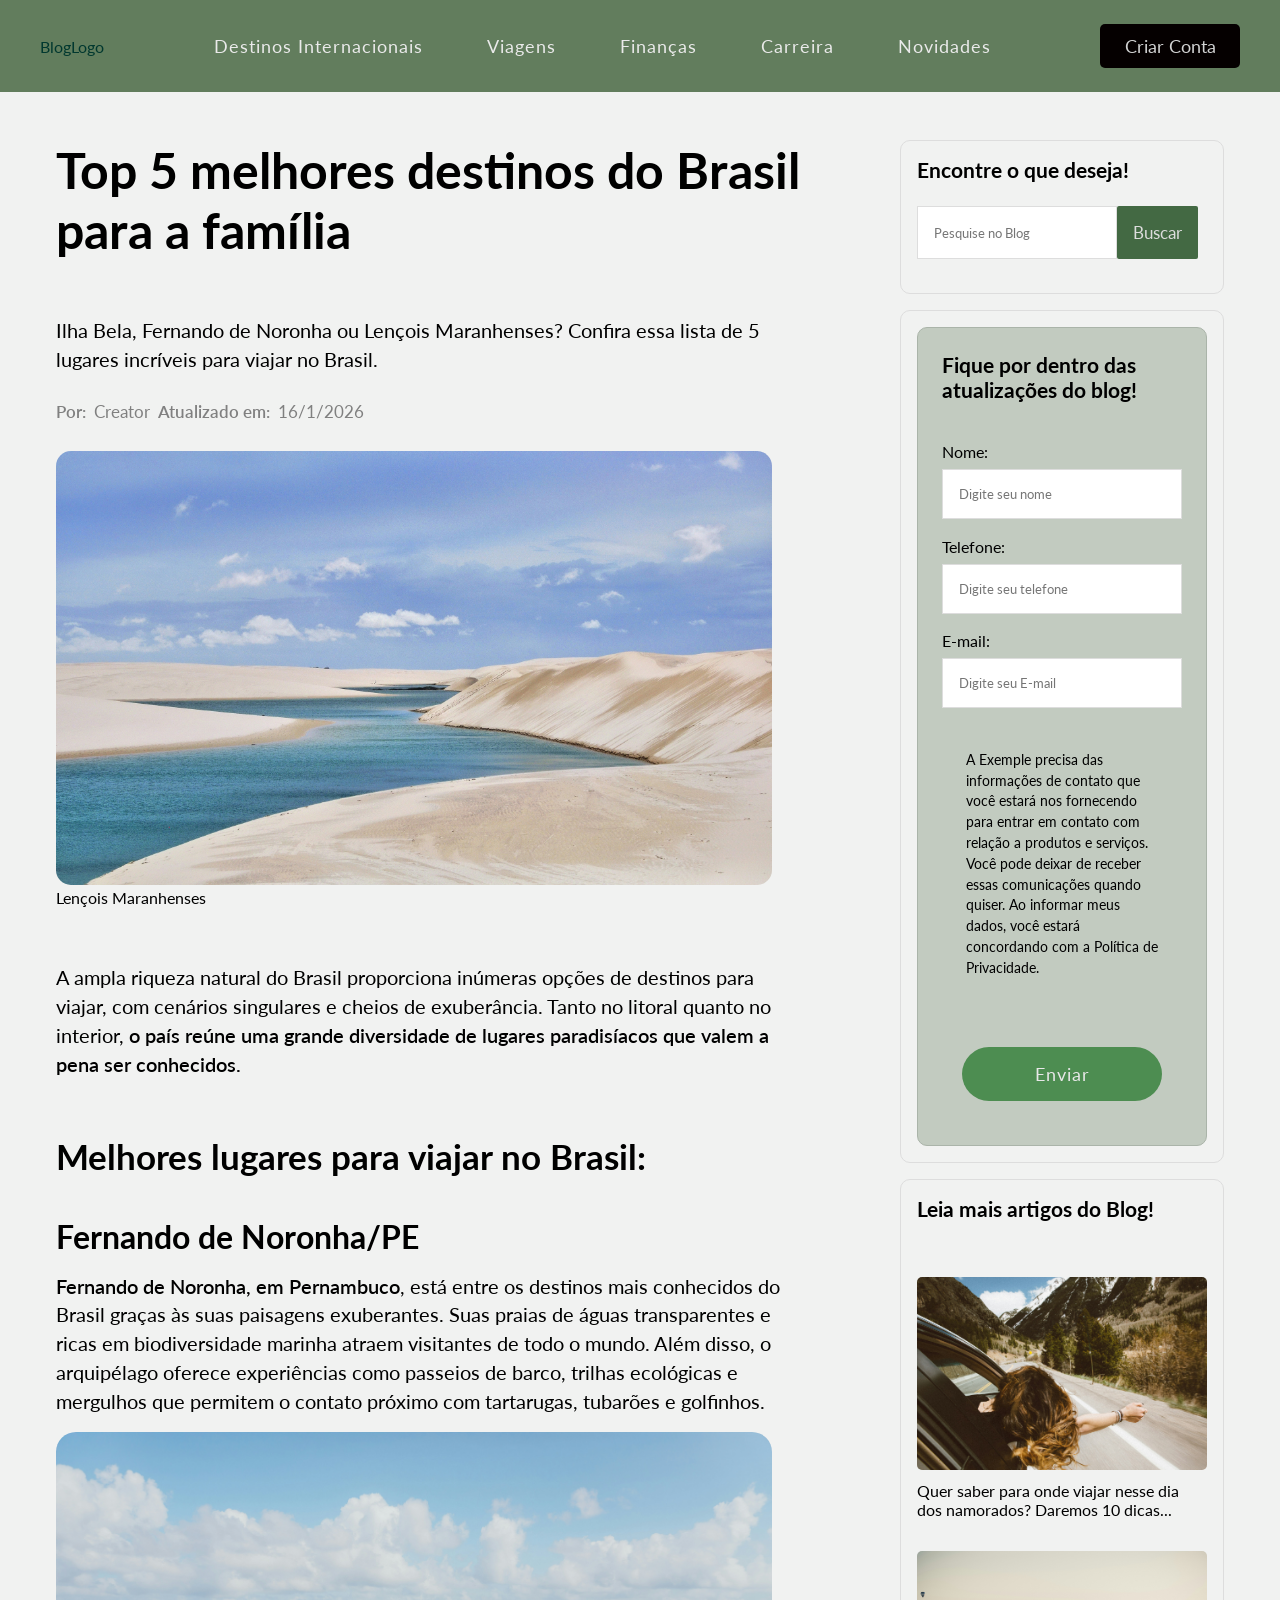
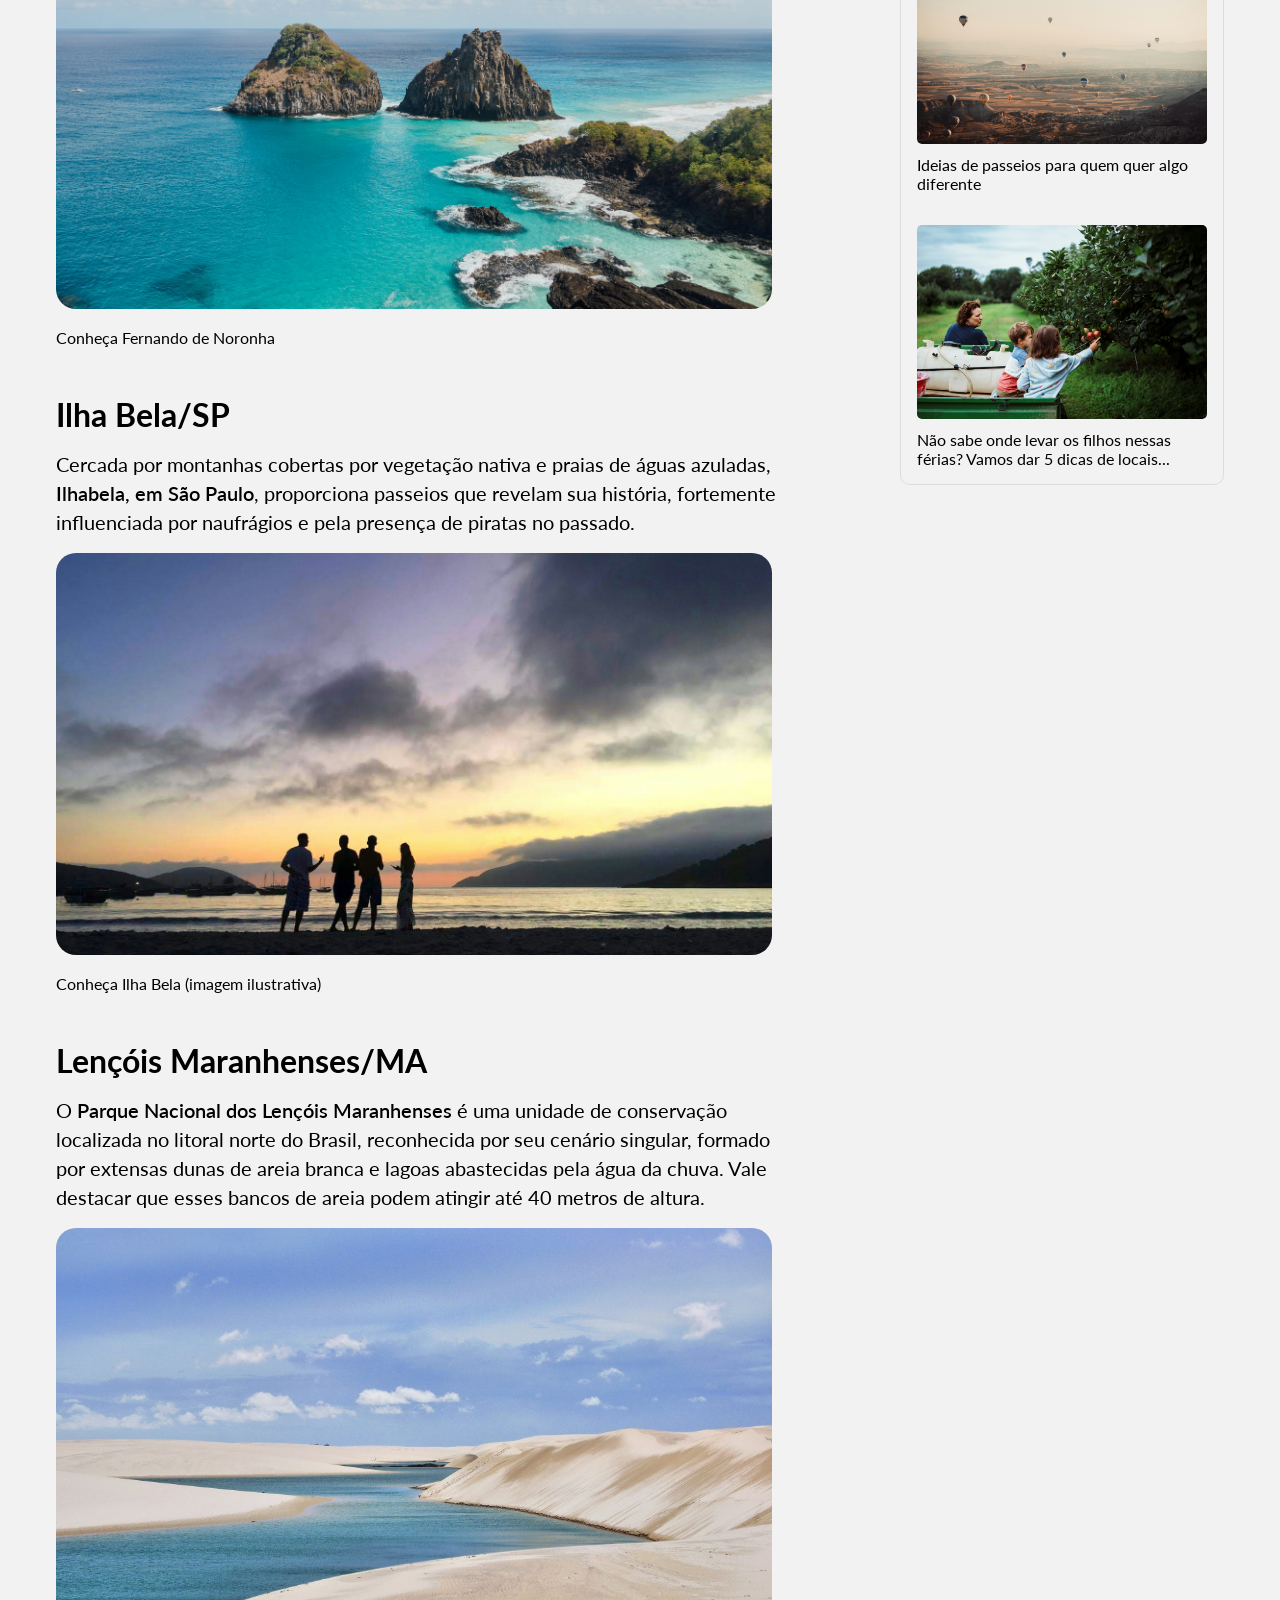
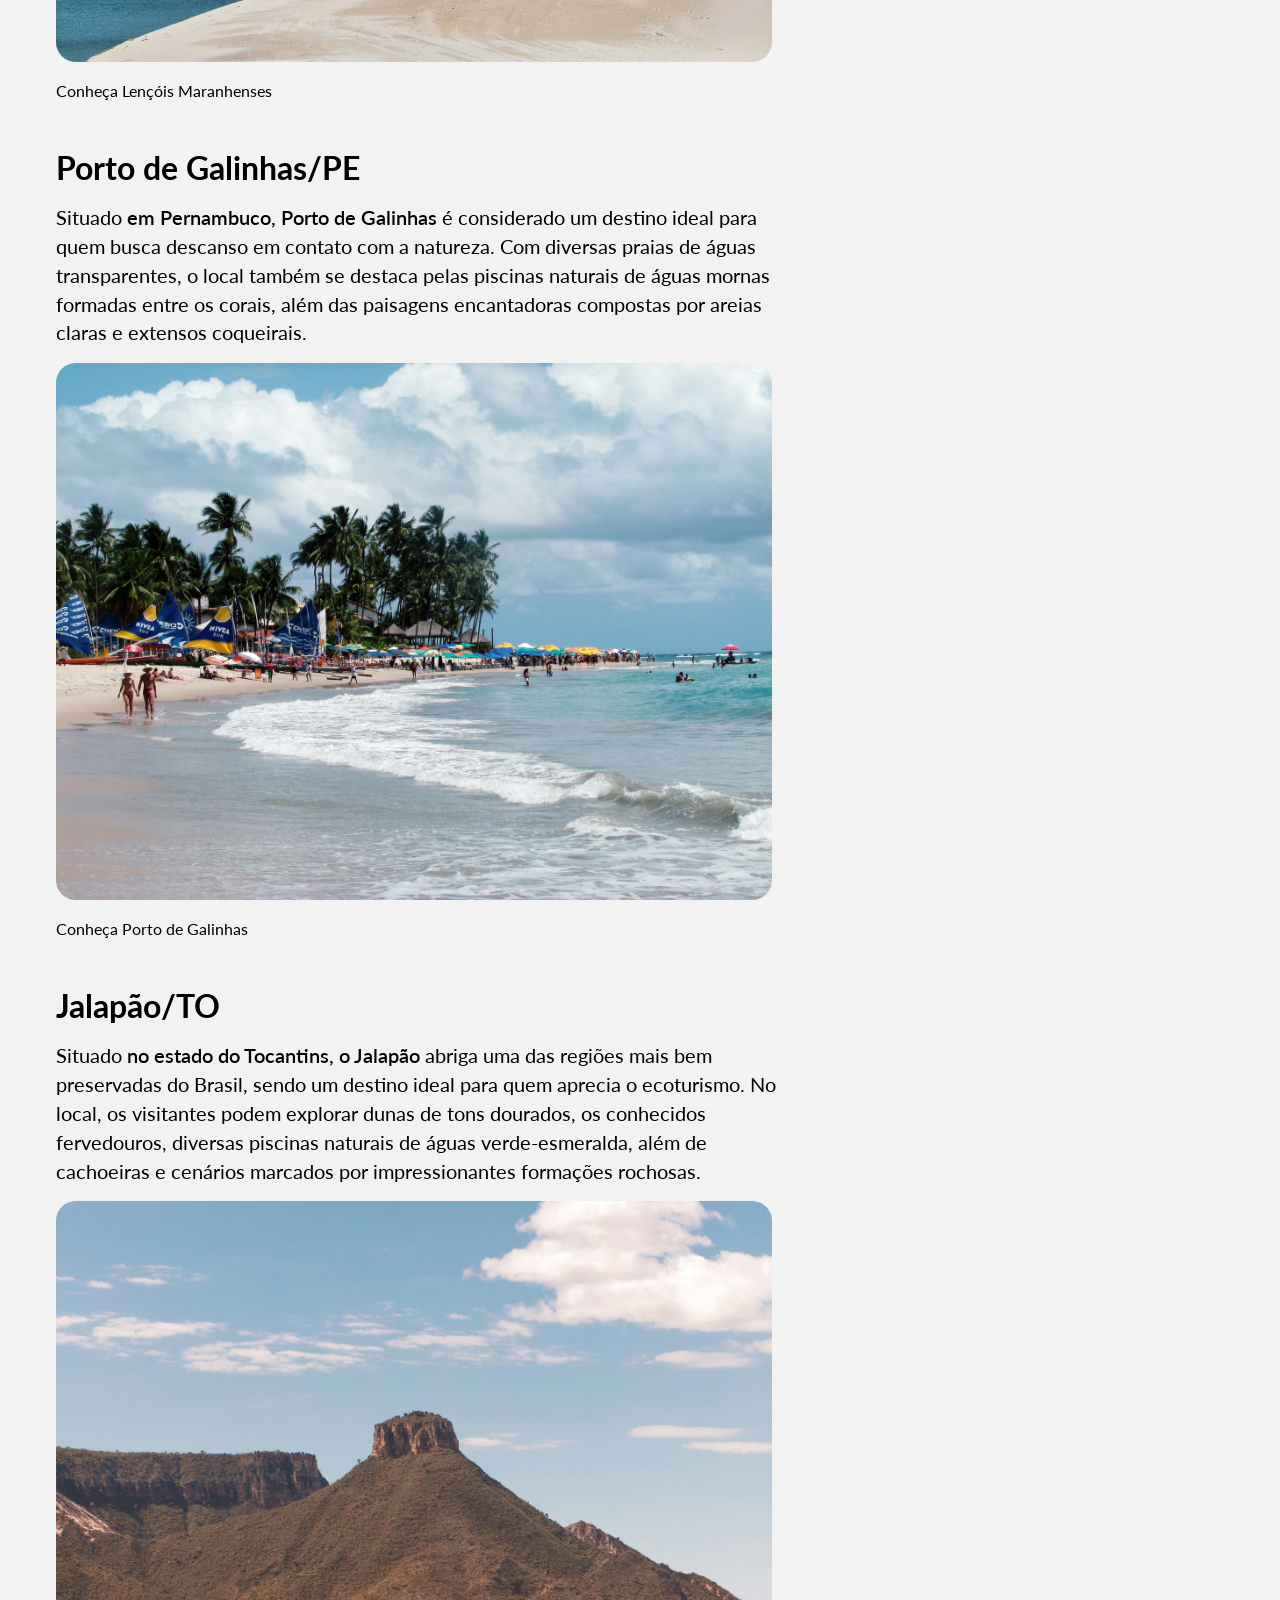
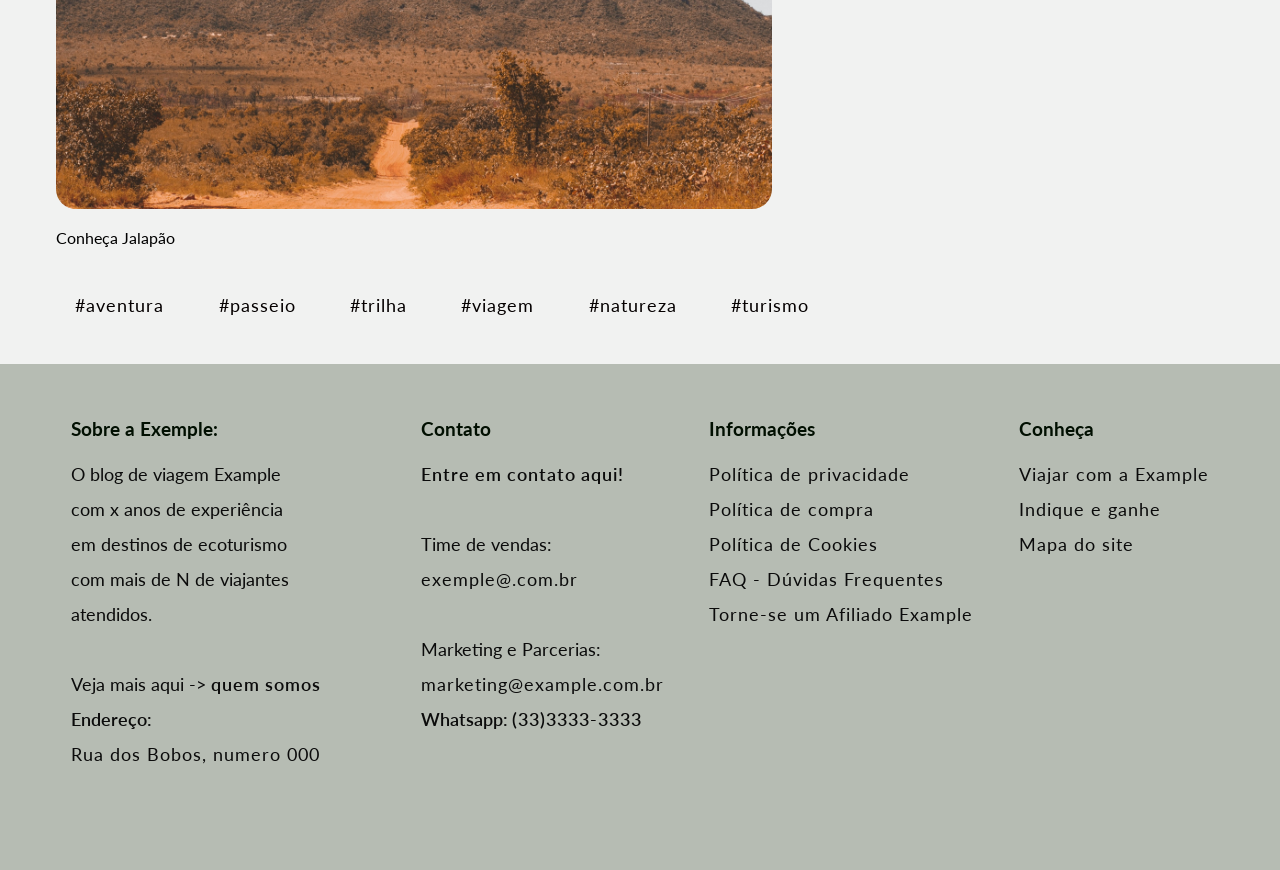
==== index.html @ 5ed2dcba "first commit" ====
<!doctype html>
<html lang="en">
  <head>
    <meta charset="UTF-8" />
    <meta name="viewport" content="width=device-width, initial-scale=1.0" />
    <title>Top 5 melhores destinos do Brasil para a família</title>
    <link rel="stylesheet" href="css/styles.css" />
  </head>
  <body>
    <header>
      <nav id="navbar">
        <div id="navbar-inner">
          <div class="logo">BlogLogo</div>
          <ul id="nav-links">
            <li><a href="#">Destinos Internacionais</a></li>
            <li><a href="#">Viagens</a></li>
            <li><a href="#">Finanças</a></li>
            <li><a href="#">Carreira</a></li>
            <li><a href="#">Novidades</a></li>
          </ul>
          <button class="btn-lgn" type="button">Criar Conta</button>
        </div>
      </nav>
    </header>
    <div class="container">
      <main id="posts-container">
        <h1 class="title-h1">
          Top 5 melhores destinos do Brasil para a família
        </h1>
        <p class="subtitle">
          Ilha Bela, Fernando de Noronha ou Lençois Maranhenses? Confira essa
          lista de 5 lugares incríveis para viajar no Brasil.
        </p>
        <div class="creator">
          <p class="text-weight-bold">Por:</p>
          <p class="text-color-gray">Creator</p>
          <p class="text-weight-bold">Atualizado em:</p>
          <p class="text-color-gray">16/1/2026</p>
        </div>
        <figure class="first-img">
          <img src="img\LM-gabriel-xu.jpg" alt="Montanhas" />
          <figcaption>Lençois Maranhenses</figcaption>
        </figure>
        <p class="first-description">
          A ampla riqueza natural do Brasil proporciona inúmeras opções de
          destinos para viajar, com cenários singulares e cheios de exuberância.
          Tanto no litoral quanto no interior,
          <span style="font-weight: 600">
            o país reúne uma grande diversidade de lugares paradisíacos que
            valem a pena ser conhecidos.</span
          >
        </p>

        <h2 class="best-h2">Melhores lugares para viajar no Brasil:</h2>
        <article class="post">
          <h2 class="title-h2">Fernando de Noronha/PE</h2>
          <p class="description">
            <span style="font-weight: 600"
              >Fernando de Noronha, em Pernambuco</span
            >, está entre os destinos mais conhecidos do Brasil graças às suas
            paisagens exuberantes. Suas praias de águas transparentes e ricas em
            biodiversidade marinha atraem visitantes de todo o mundo. Além
            disso, o arquipélago oferece experiências como passeios de barco,
            trilhas ecológicas e mergulhos que permitem o contato próximo com
            tartarugas, tubarões e golfinhos.
          </p>
          <figure>
            <img src="img\FN-ze-paulo-galveias.jpg" alt="Fernando de Noronha" />
            <figcaption>Conheça Fernando de Noronha</figcaption>
          </figure>
        </article>
        <article class="post">
          <h1 class="title-h2">Ilha Bela/SP</h1>
          <p class="description">
            Cercada por montanhas cobertas por vegetação nativa e praias de
            águas azuladas,
            <span style="font-weight: 600">Ilhabela, em São Paulo</span>,
            proporciona passeios que revelam sua história, fortemente
            influenciada por naufrágios e pela presença de piratas no passado.
          </p>
          <figure>
            <img src="img\IB-gabriel-cunha.jpg" alt="Ilha Bela" />
            <figcaption>Conheça Ilha Bela (imagem ilustrativa)</figcaption>
          </figure>
        </article>
        <article class="post">
          <h2 class="title-h2">Lençóis Maranhenses/MA</h2>
          <p class="description">
            O
            <span style="font-weight: 600"
              >Parque Nacional dos Lençóis Maranhenses</span
            >
            é uma unidade de conservação localizada no litoral norte do Brasil,
            reconhecida por seu cenário singular, formado por extensas dunas de
            areia branca e lagoas abastecidas pela água da chuva. Vale destacar
            que esses bancos de areia podem atingir até 40 metros de altura.
          </p>
          <figure>
            <img src="img\LM-gabriel-xu.jpg" alt="Lençóis Maranhenses" />
            <figcaption>Conheça Lençóis Maranhenses</figcaption>
          </figure>
        </article>
        <article class="post">
          <h2 class="title-h2">Porto de Galinhas/PE</h2>
          <p class="description">
            Situado
            <span style="font-weight: 600"
              >em Pernambuco, Porto de Galinhas</span
            >
            é considerado um destino ideal para quem busca descanso em contato
            com a natureza. Com diversas praias de águas transparentes, o local
            também se destaca pelas piscinas naturais de águas mornas formadas
            entre os corais, além das paisagens encantadoras compostas por
            areias claras e extensos coqueirais.
          </p>
          <figure>
            <img src="img\PG-cleber-nadalutti.jpg" alt="Porto de Galinhas" />
            <figcaption>Conheça Porto de Galinhas</figcaption>
          </figure>
        </article>
        <article class="post">
          <h2 class="title-h2">Jalapão/TO</h2>
          <p class="description">
            Situado
            <span style="font-weight: 600"
              >no estado do Tocantins, o Jalapão</span
            >
            abriga uma das regiões mais bem preservadas do Brasil, sendo um
            destino ideal para quem aprecia o ecoturismo. No local, os
            visitantes podem explorar dunas de tons dourados, os conhecidos
            fervedouros, diversas piscinas naturais de águas verde-esmeralda,
            além de cachoeiras e cenários marcados por impressionantes formações
            rochosas.
          </p>
          <figure>
            <img src="img\JLP-thiago-marques.jpg" alt="Jalapão" />
            <figcaption>Conheça Jalapão</figcaption>
          </figure>
        </article>
        <div id="tags-container">
          <ul class="tags">
            <li><a href="#">#aventura</a></li>
            <li><a href="#">#passeio</a></li>
            <li><a href="#">#trilha</a></li>
            <li><a href="#">#viagem</a></li>
            <li><a href="#">#natureza</a></li>
            <li><a href="#">#turismo</a></li>
          </ul>
        </div>
      </main>
      <aside id="sidebar">
        <section id="search-bar">
          <h4>Encontre o que deseja!</h4>
          <form>
            <input type="text" placeholder="Pesquise no Blog" />
            <input type="submit" value="Buscar" />
          </form>
        </section>
        <section id="contact-us">
          <div class="contact-background">
            <h4>Fique por dentro das atualizações do blog!</h4>
            <form>
              <label for="name">Nome:</label>
              <input type="text" name="name" placeholder="Digite seu nome" />
              <label for="tel">Telefone:</label>
              <input type="tel" placeholder="Digite seu telefone" />
              <label for="email">E-mail:</label>
              <input type="email" placeholder="Digite seu E-mail" />
            </form>
            <p class="aside-sub-desc">
              A Exemple precisa das informações de contato que você estará nos
              fornecendo para entrar em contato com relação a produtos e
              serviços. Você pode deixar de receber essas comunicações quando
              quiser. Ao informar meus dados, você estará concordando com a
              Política de Privacidade.
            </p>
            <button class="guide-access-btn" type="button">Enviar</button>
          </div>
        </section>

        <section id="bonus-content">
          <h4>Leia mais artigos do Blog!</h4>
          <figure>
            <img src="img\cartrip.jpg" alt="Viagem de carro" />
            <figcaption>
              Quer saber para onde viajar nesse dia dos namorados? Daremos 10
              dicas...
            </figcaption>
          </figure>
          <figure>
            <img src="img\sky.jpg" alt="Céu com balões" />
            <figcaption>
              Ideias de passeios para quem quer algo diferente
            </figcaption>
          </figure>
          <figure>
            <img src="img\familia.jpg" alt="Céu com balões" />
            <figcaption>
              Não sabe onde levar os filhos nessas férias? Vamos dar 5 dicas de
              locais...
            </figcaption>
          </figure>
        </section>
      </aside>
    </div>
    <div class="footer">
      <div class="footer-container">
        <div class="about-container">
          <h3 class="about-company">Sobre a Exemple:</h3>
          <p class="about-company-desc">
            O blog de viagem Example <br />com x anos de experiência <br />em
            destinos de ecoturismo <br />com mais de N de viajantes atendidos.
          </p>
          <br />
          <p>
            Veja mais aqui ->
            <a href="#"> <span style="font-weight: 600">quem somos</span></a>
          </p>
          <p>
            <span style="font-weight: 600">Endereço:</span>
            <br />
            <a href="#">Rua dos Bobos, numero 000</a>
          </p>
        </div>
        <div class="contact-container-footer">
          <h3 class="contact-us-footer">Contato</h3>
          <a href="#"
            ><span style="font-weight: 600"> Entre em contato aqui!</span></a
          >
          <br />
          <p>Time de vendas:</p>
          <a href="#">exemple@.com.br</a>
          <br />
          <p>Marketing e Parcerias:</p>
          <a href="#">marketing@example.com.br</a>
          <p>
            <span style="font-weight: 600">
              Whatsapp: <a href="#">(33)3333-3333</a></span
            >
          </p>
        </div>
        <div class="info-container">
          <h3 class="info-container-footer">Informações</h3>
          <a href="#">Política de privacidade</a>
          <a href="#">Política de compra</a>
          <a href="#">Política de Cookies</a>
          <a href="#">FAQ - Dúvidas Frequentes</a>
          <a href="#">Torne-se um Afiliado Example</a>
        </div>
        <div class="know-about-container">
          <h3 class="info-container-footer">Conheça</h3>
          <a href="#">Viajar com a Example</a>
          <a href="#">Indique e ganhe</a>
          <a href="#">Mapa do site</a>
        </div>
      </div>
    </div>
  </body>
</html>
---- css/styles.css ----
@import url('https://fonts.googleapis.com/css2?family=Lato:ital,wght@0,100;0,300;0,400;0,700;0,900;1,100;1,300;1,400;1,700;1,900&family=Quicksand:wght@300..700&display=swap');


* {
    padding: 0;
    margin: 0;
    font-family: Lato;
    list-style: none;
    
}

body {
    background-color: #f1f2f1;
}
#navbar {
    padding: 1.5rem 2.5rem;
    background-color: #627d5d;
    color: #dcdcdc;
}


a {
    text-decoration: underline solid transparent; 
    transition: #ddd 0.6s ease; 
    color: #eaeaea;
    font-size: 18px;
    letter-spacing: 1px;
}




#navbar a:hover{
    text-decoration-color: #c5c5c5; 
    transition: 0.7s ease; 
    padding: 0.5rem;
}

.logo {
    color: #01382f;
}

#navbar-inner {
    display: flex;
    justify-content: space-between;
    align-items: center;
    max-width: 1200px;
    margin: 0 auto;
}

#nav-links{
    display: flex;
    gap: 4rem;
}



.container {
    display: flex;
    gap: 3rem;
    padding: 3rem 3.5rem;
    max-width: 1400px;
    margin: 0 auto;

}

p {
    font-size: 20px;
    max-width: 93%;
    line-height: 1.8rem;
}

.btn-lgn {
    cursor: pointer;
    width: 140px;
    padding: 0.7rem;
    border-radius: 5px;
    border-style: none;
    background-color: #050000;
    color: #d2d2d2;
    font-size: 18px;
    transition: 0.4s;
}

.btn-lgn:hover {
    background-color: #2a4525;
    color: #ffffff;
}

.first-img img {
    max-width: 90%;
    border-radius: 15px;
}

#posts-container {
    flex: 3 1 0;
}

.post {
    margin-bottom: 3.0rem;
}

.post img {
    width: 90%;
    margin-bottom: 1rem;
    border-radius: 20px;
}

.title-h1 {
    font-size: 50px;
    margin-bottom: 3.5rem;
}

.subtitle {
    margin-bottom: 1.5rem;
}

.first-description{
    margin-top: 3.5rem;
    margin-bottom: 3.5rem;
    
}

.best-h2 {
    margin-bottom: 2.5rem;
    font-size: 35px;
}

.creator {
    display: flex;
    gap: 0.5rem;
    align-items: center;
    margin-top: 1.5rem;
    margin-bottom: 1.5rem;
    color: #808080;
}

.text-weight-bold {
    font-weight: 600;
}

.text-color-gray,
.text-weight-bold {
   font-size: 17px; 
}


.title-h2,
.description {
    margin-bottom: 1rem;
}

.title-h2 {
    font-size: 2rem;
}

.tags {
    display: flex;
    align-items: center;
    gap: 1.0rem;
    max-width: 90%;
}

.tags a {
    color: #050000;
    font-size: 1.1rem;
    margin: 1.2rem;
}

.tags a:hover {
    background-color: #62b469;
    color: #fff;
    transition: 0.4s;
    padding: 0.5rem;
    border-radius: 50px;
}
#sidebar {
    flex: 1 1 0;
}

#search-bar,
#contact-us,
#bonus-content {
    padding: 1.0rem;
    border: 1px solid #ddd;
    border-radius: 10px;
    margin-bottom: 1rem;
}

.contact-background {
    max-width: 200%;
    padding: 1.5rem;
    background-color: #c2cbc0;
    border: 1px solid #aab4a9;
    border-radius: 10px;
}


#search-bar h4,
#contact-us h4,
#bonus-content h4 {
    margin-bottom: 1.5rem;
    font-size: 1.3rem;
}

.aside-sub-desc {
    font-size: 14px;
    padding: 1.5rem;
    margin-bottom: 1.5rem;
    line-height: 1.3rem;
}
.guide-access-btn {
    cursor: pointer;
    width: 200px;
    padding: 1.0rem;
    margin: 20px;
    border-radius: 35px;
    border-style: none;
    font-size: 18px;
    letter-spacing: 1px;
    background-color: #4d8d51;
    color: #e8e8e8;
}

.guide-access-btn:hover {
    background-color: #326636;
    transition: 0.4s;
}

#search-bar form {
    display: flex;
}

#contact-us form {
    display: flex;
    flex-direction: column;
    margin-top: 2.5rem;
}




#search-bar input,
#contact-us input {
    padding: 1.0rem 1rem;
    margin-bottom: 1.1rem;
    border: 1px solid #ddd;
}

#contact-us input {
    margin-top: 0.5rem;
}


#search-bar input[type="submit"],
#contact-us input[type="submit"] {
    cursor: pointer;
    background-color: #436943;
    border-radius: 2px;
    color: #dddddd;
    font-size: 17px;
    border: none;
}

#search-bar input[type="submit"]:hover {
    background-color: #385938;
    color: #ececec;
    transition: 0.4s;
}

#bonus-content img {
    width: 100%;
    margin-bottom: 0.5rem;
    margin-top: 2.0rem;
    border-radius: 5px;
}


.footer {
    max-width: 100%;
    height: 100%;
    background-color: #b6bcb3;
    padding: 1rem;
}

.footer-container {
    display: flex;    
    justify-content: space-between;
    flex-wrap: wrap;
    background-color: #b6bcb3;
    color: #fff;
    margin: 0 auto;
    padding: 2rem;


}


.about-container,
.contact-container-footer,
.info-container,
.know-about-container {
    display: flex;
    flex-direction: column;
    margin: 0 auto;
    margin-bottom: 50px;
    line-height: 35px;
    
}

.about-container h3,
.contact-container-footer h3,
.info-container h3,
.know-about-container h3 {
    color: #010f01;
    margin-bottom: 10px;
}


.about-container p,
.contact-container-footer p,
.info-container p,
.know-about-container p {
    color: #0b0b0b;
    font-size: 18px;
    line-height: 35px;
}

.about-container a,
.contact-container-footer a,
.info-container a,
.know-about-container a {
    color: #0b0b0b;
    font-size: 18px;
    line-height: 35px;
}


.about-container a:hover,
.contact-container-footer a:hover,
.info-container a:hover,
.know-about-container a:hover {
    color:#1d7020;
}


/*media query*/
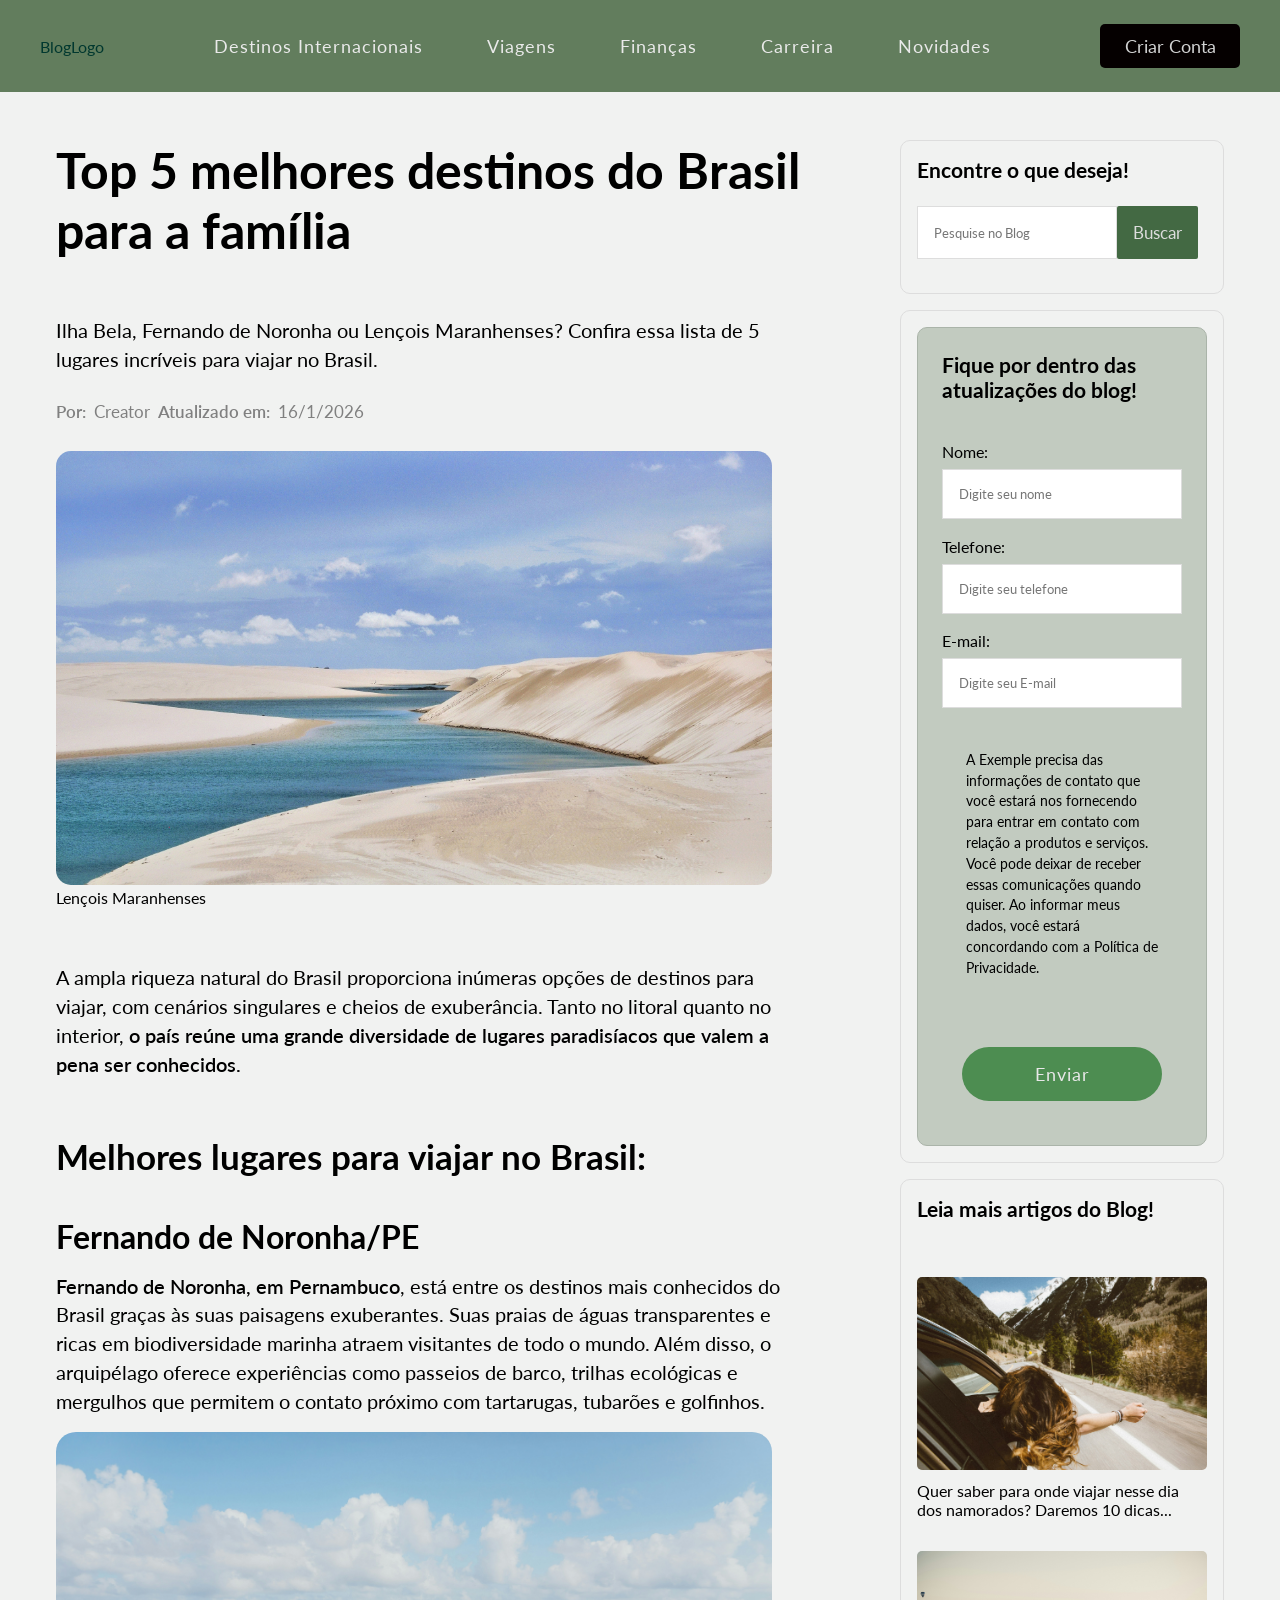
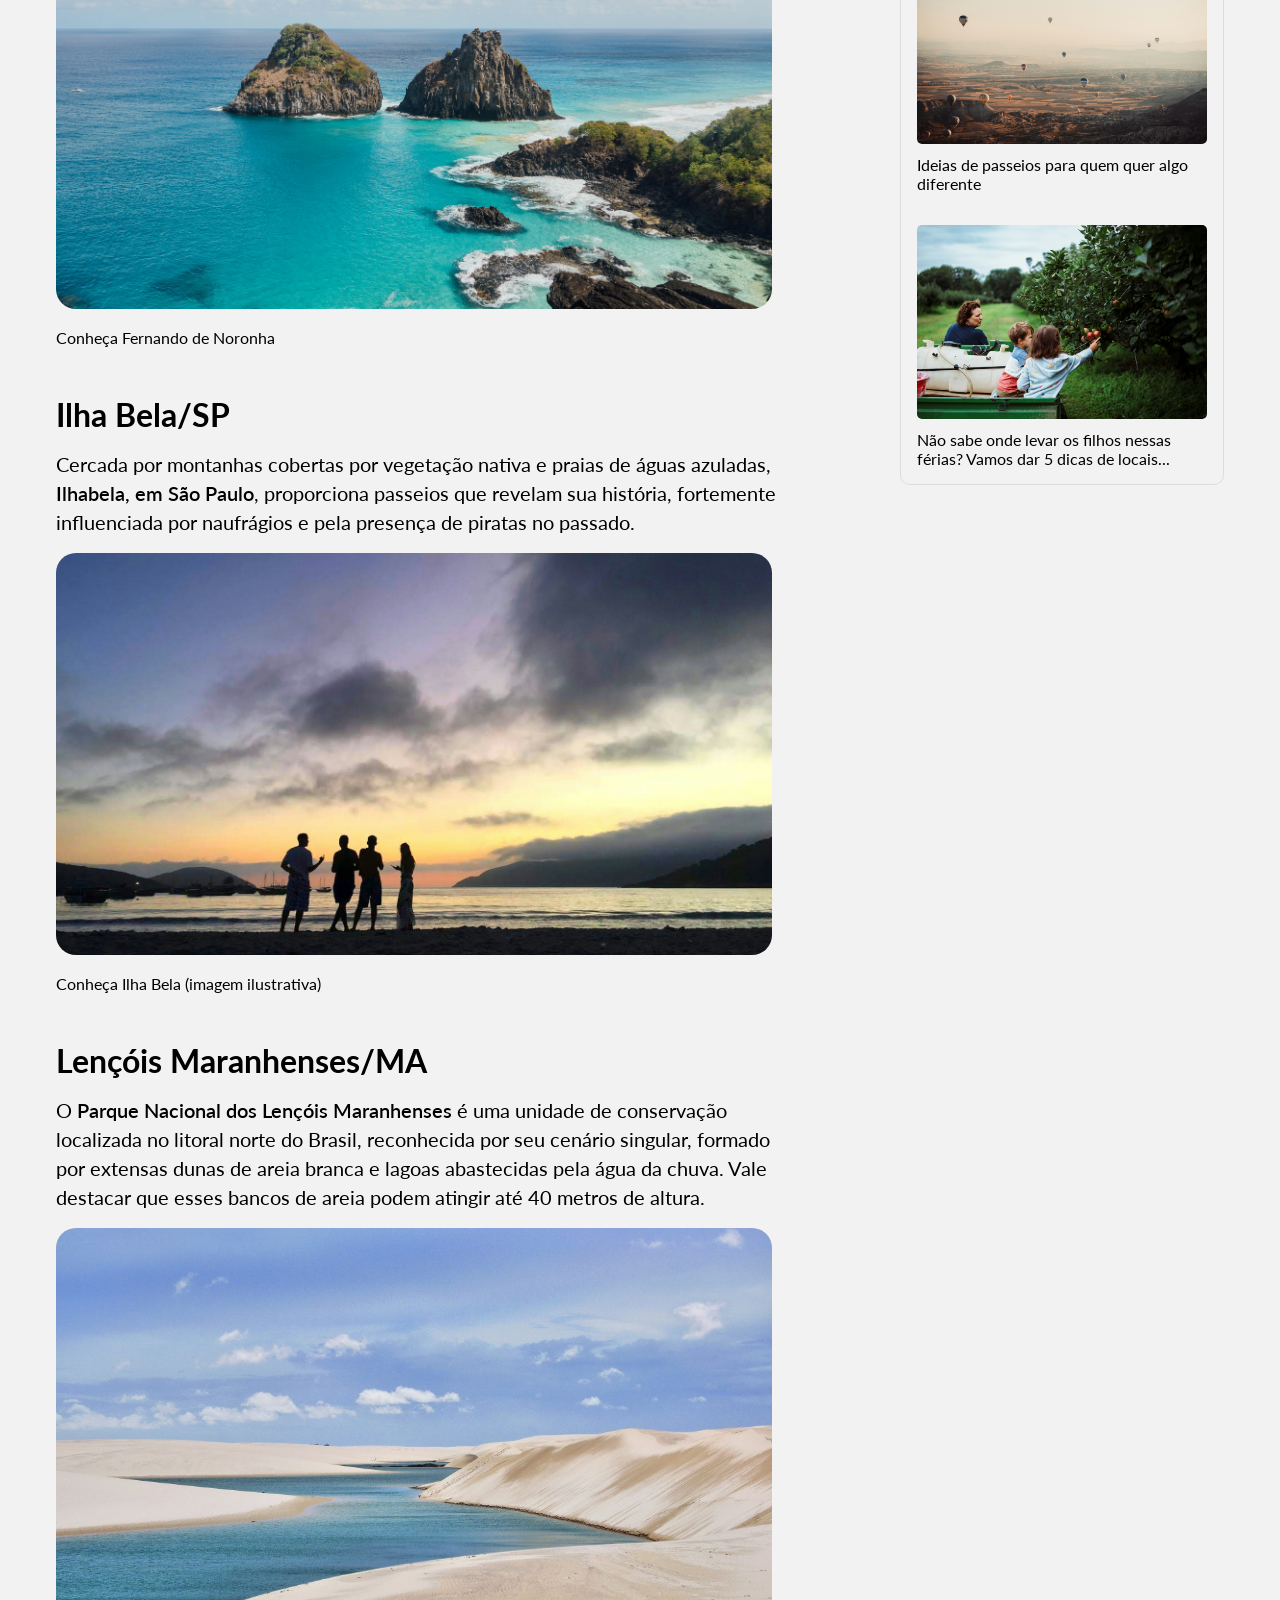
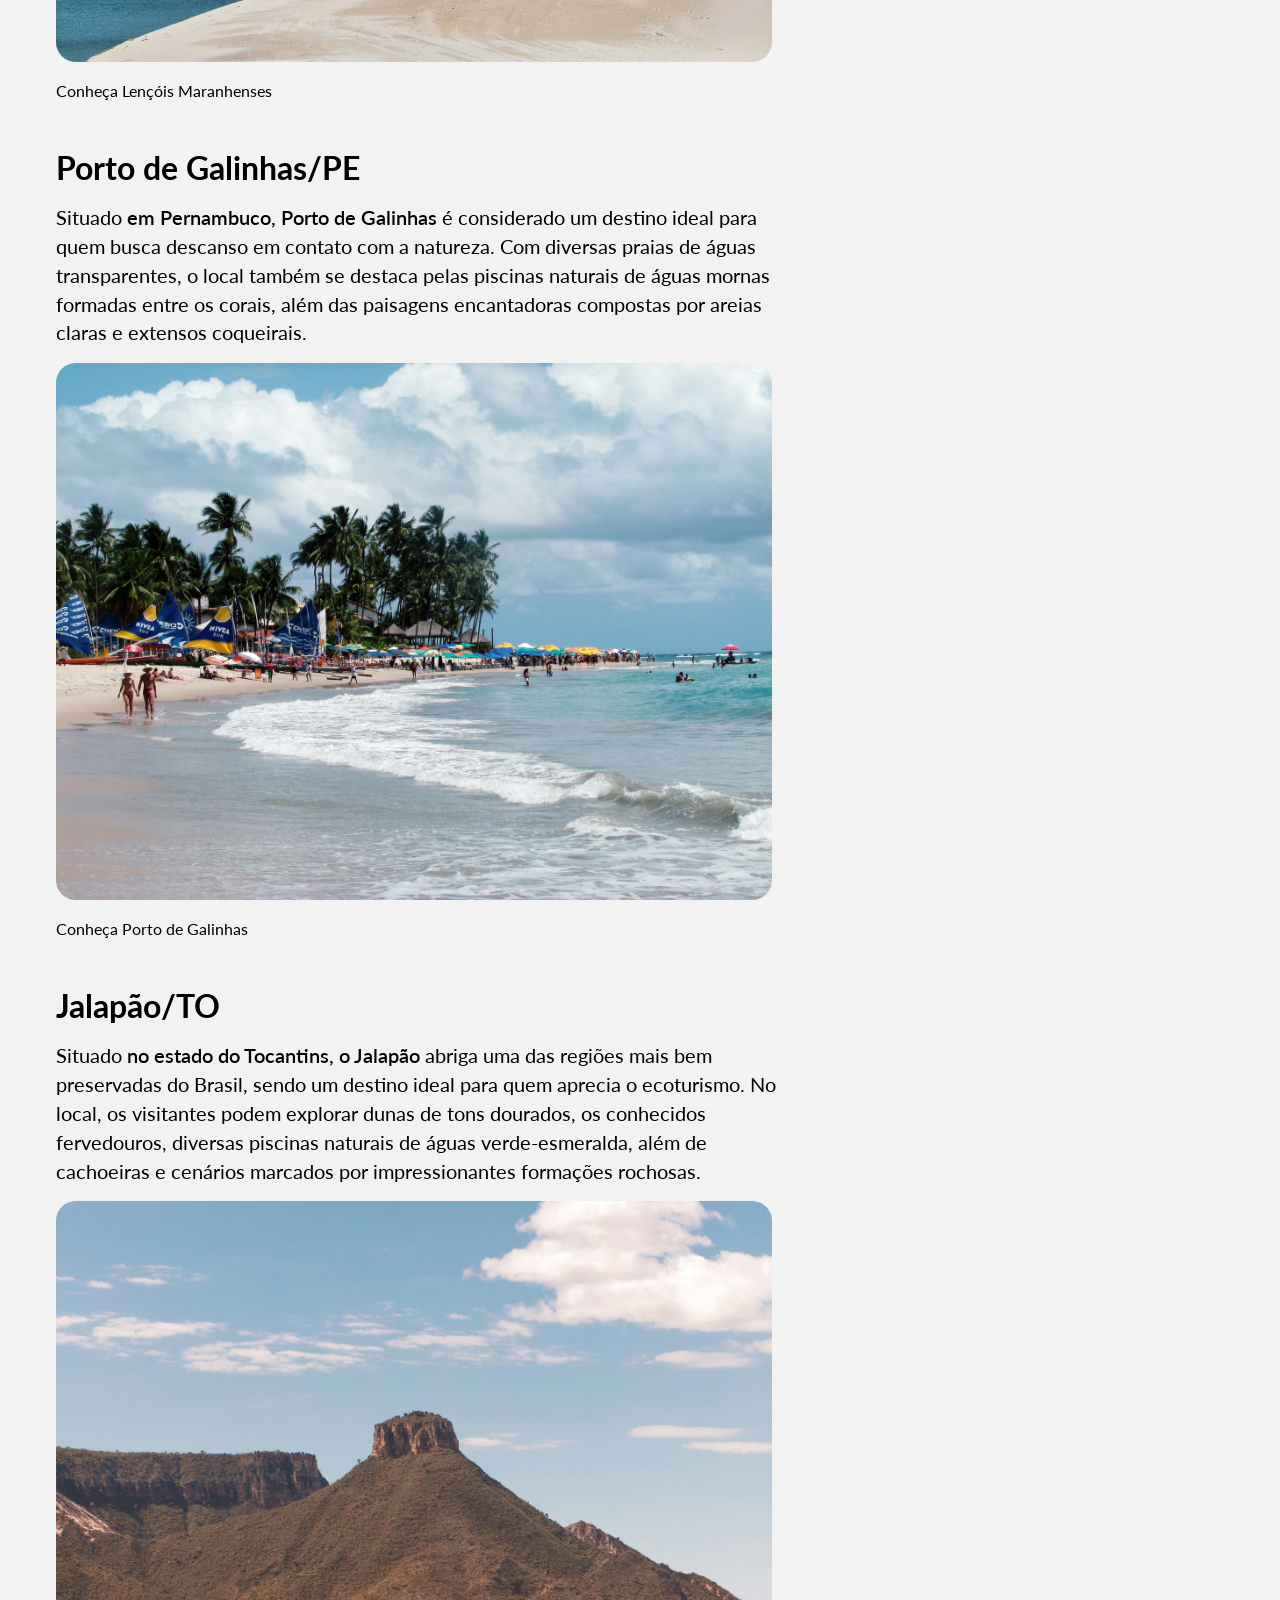
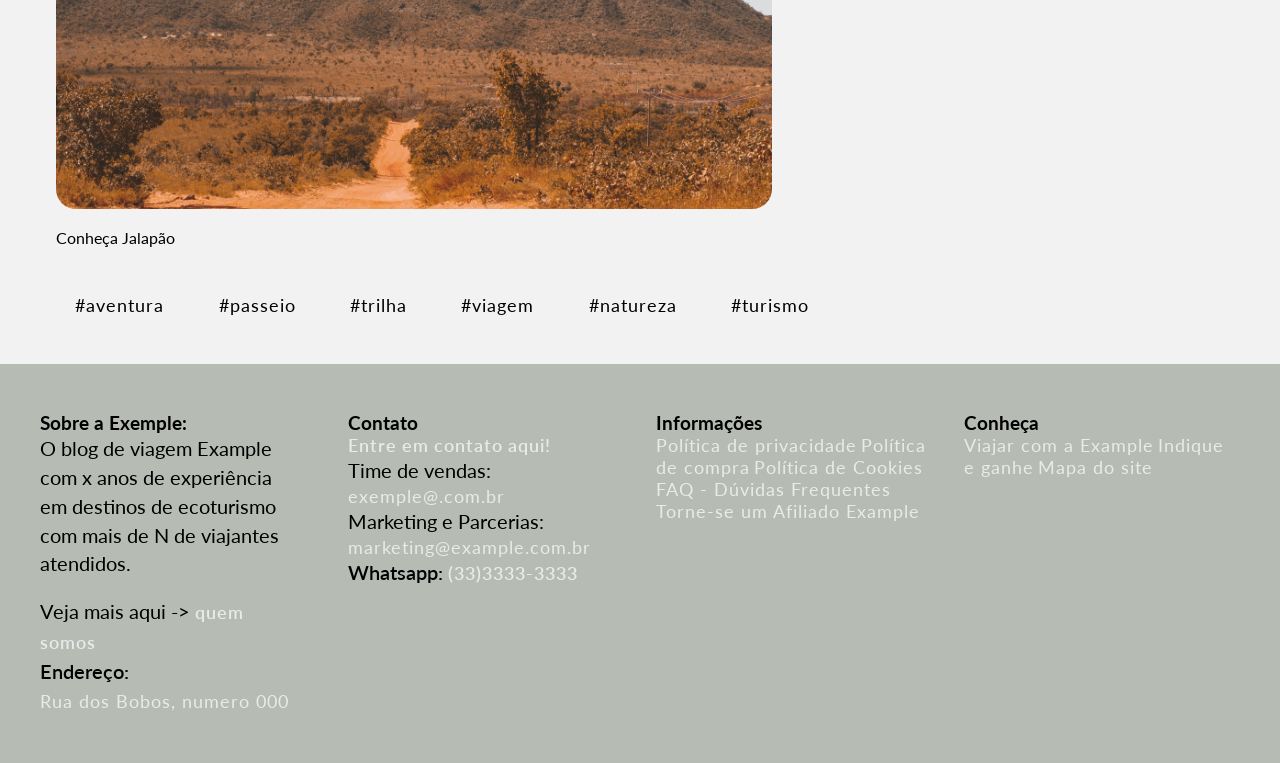
==== commit ff2fff24: "footer" ====
--- a/index.html
+++ b/index.html
@@ -203,57 +203,59 @@
         </section>
       </aside>
     </div>
-    <div class="footer">
-      <div class="footer-container">
-        <div class="about-container">
-          <h3 class="about-company">Sobre a Exemple:</h3>
-          <p class="about-company-desc">
-            O blog de viagem Example <br />com x anos de experiência <br />em
-            destinos de ecoturismo <br />com mais de N de viajantes atendidos.
-          </p>
-          <br />
-          <p>
-            Veja mais aqui ->
-            <a href="#"> <span style="font-weight: 600">quem somos</span></a>
-          </p>
-          <p>
-            <span style="font-weight: 600">Endereço:</span>
+    <footer>
+      <div class="footer">
+        <div class="footer-container">
+          <div class="about-container">
+            <h3 class="about-company">Sobre a Exemple:</h3>
+            <p class="about-company-desc">
+              O blog de viagem Example <br />com x anos de experiência <br />em
+              destinos de ecoturismo <br />com mais de N de viajantes atendidos.
+            </p>
             <br />
-            <a href="#">Rua dos Bobos, numero 000</a>
-          </p>
-        </div>
-        <div class="contact-container-footer">
-          <h3 class="contact-us-footer">Contato</h3>
-          <a href="#"
-            ><span style="font-weight: 600"> Entre em contato aqui!</span></a
-          >
-          <br />
-          <p>Time de vendas:</p>
-          <a href="#">exemple@.com.br</a>
-          <br />
-          <p>Marketing e Parcerias:</p>
-          <a href="#">marketing@example.com.br</a>
-          <p>
-            <span style="font-weight: 600">
-              Whatsapp: <a href="#">(33)3333-3333</a></span
-            >
-          </p>
-        </div>
-        <div class="info-container">
-          <h3 class="info-container-footer">Informações</h3>
-          <a href="#">Política de privacidade</a>
-          <a href="#">Política de compra</a>
-          <a href="#">Política de Cookies</a>
-          <a href="#">FAQ - Dúvidas Frequentes</a>
-          <a href="#">Torne-se um Afiliado Example</a>
-        </div>
-        <div class="know-about-container">
-          <h3 class="info-container-footer">Conheça</h3>
-          <a href="#">Viajar com a Example</a>
-          <a href="#">Indique e ganhe</a>
-          <a href="#">Mapa do site</a>
+            <p>
+              Veja mais aqui ->
+              <a href="#"> <span style="font-weight: 600">quem somos</span></a>
+            </p>
+            <p>
+              <span style="font-weight: 600">Endereço:</span>
+              <br />
+              <a href="#">Rua dos Bobos, numero 000</a>
+            </p>
+          </div>
+          <div class="contact-container-footer">
+            <h3 class="contact-us-footer">Contato</h3>
+            <a href="#"
+              ><span style="font-weight: 600"> Entre em contato aqui!</span></a
+            >
+            <br />
+            <p>Time de vendas:</p>
+            <a href="#">exemple@.com.br</a>
+            <br />
+            <p>Marketing e Parcerias:</p>
+            <a href="#">marketing@example.com.br</a>
+            <p>
+              <span style="font-weight: 600">
+                Whatsapp: <a href="#">(33)3333-3333</a></span
+              >
+            </p>
+          </div>
+          <div class="info-container">
+            <h3 class="info-container-footer">Informações</h3>
+            <a href="#">Política de privacidade</a>
+            <a href="#">Política de compra</a>
+            <a href="#">Política de Cookies</a>
+            <a href="#">FAQ - Dúvidas Frequentes</a>
+            <a href="#">Torne-se um Afiliado Example</a>
+          </div>
+          <div class="know-about-container">
+            <h3 class="info-container-footer">Conheça</h3>
+            <a href="#">Viajar com a Example</a>
+            <a href="#">Indique e ganhe</a>
+            <a href="#">Mapa do site</a>
+          </div>
         </div>
       </div>
-    </div>
+    </footer>
   </body>
 </html>
--- a/css/styles.css
+++ b/css/styles.css
@@ -278,74 +278,47 @@
 
 
 .footer {
-    max-width: 100%;
-    height: 100%;
-    background-color: #b6bcb3;
-    padding: 1rem;
+  background-color: #b6bcb3;
+  padding: 3rem 2rem;
+  font-family: Arial, sans-serif;
 }
 
 .footer-container {
-    display: flex;    
-    justify-content: space-between;
-    flex-wrap: wrap;
-    background-color: #b6bcb3;
-    color: #fff;
-    margin: 0 auto;
-    padding: 2rem;
-
-
-}
-
-
-.about-container,
-.contact-container-footer,
-.info-container,
-.know-about-container {
-    display: flex;
-    flex-direction: column;
-    margin: 0 auto;
-    margin-bottom: 50px;
-    line-height: 35px;
-    
-}
-
-.about-container h3,
-.contact-container-footer h3,
-.info-container h3,
-.know-about-container h3 {
-    color: #010f01;
-    margin-bottom: 10px;
-}
-
-
-.about-container p,
-.contact-container-footer p,
-.info-container p,
-.know-about-container p {
-    color: #0b0b0b;
-    font-size: 18px;
-    line-height: 35px;
-}
-
-.about-container a,
-.contact-container-footer a,
-.info-container a,
-.know-about-container a {
-    color: #0b0b0b;
-    font-size: 18px;
-    line-height: 35px;
-}
-
-
-.about-container a:hover,
-.contact-container-footer a:hover,
-.info-container a:hover,
-.know-about-container a:hover {
-    color:#1d7020;
-}
-
-
-/*media query*/
-
-
-
+  max-width: 1200px;
+  margin: 0 auto;
+
+  display: grid;
+  grid-template-columns: repeat(auto-fit, minmax(220px, 1fr));
+  gap: 2rem;
+}
+
+.footer-column h3 {
+  margin-bottom: 1rem;
+  font-size: 18px;
+}
+
+.footer-column p,
+.footer-column li {
+  font-size: 14px;
+  margin-bottom: 0.5rem;
+}
+
+.footer-column ul {
+  list-style: none;
+  padding: 0;
+  margin: 0;
+}
+
+.footer-column a {
+  text-decoration: none;
+  color: #000;
+}
+
+.footer-column a:hover {
+  text-decoration: underline;
+}
+
+.footer-link {
+  margin: 1rem 0;
+}
+
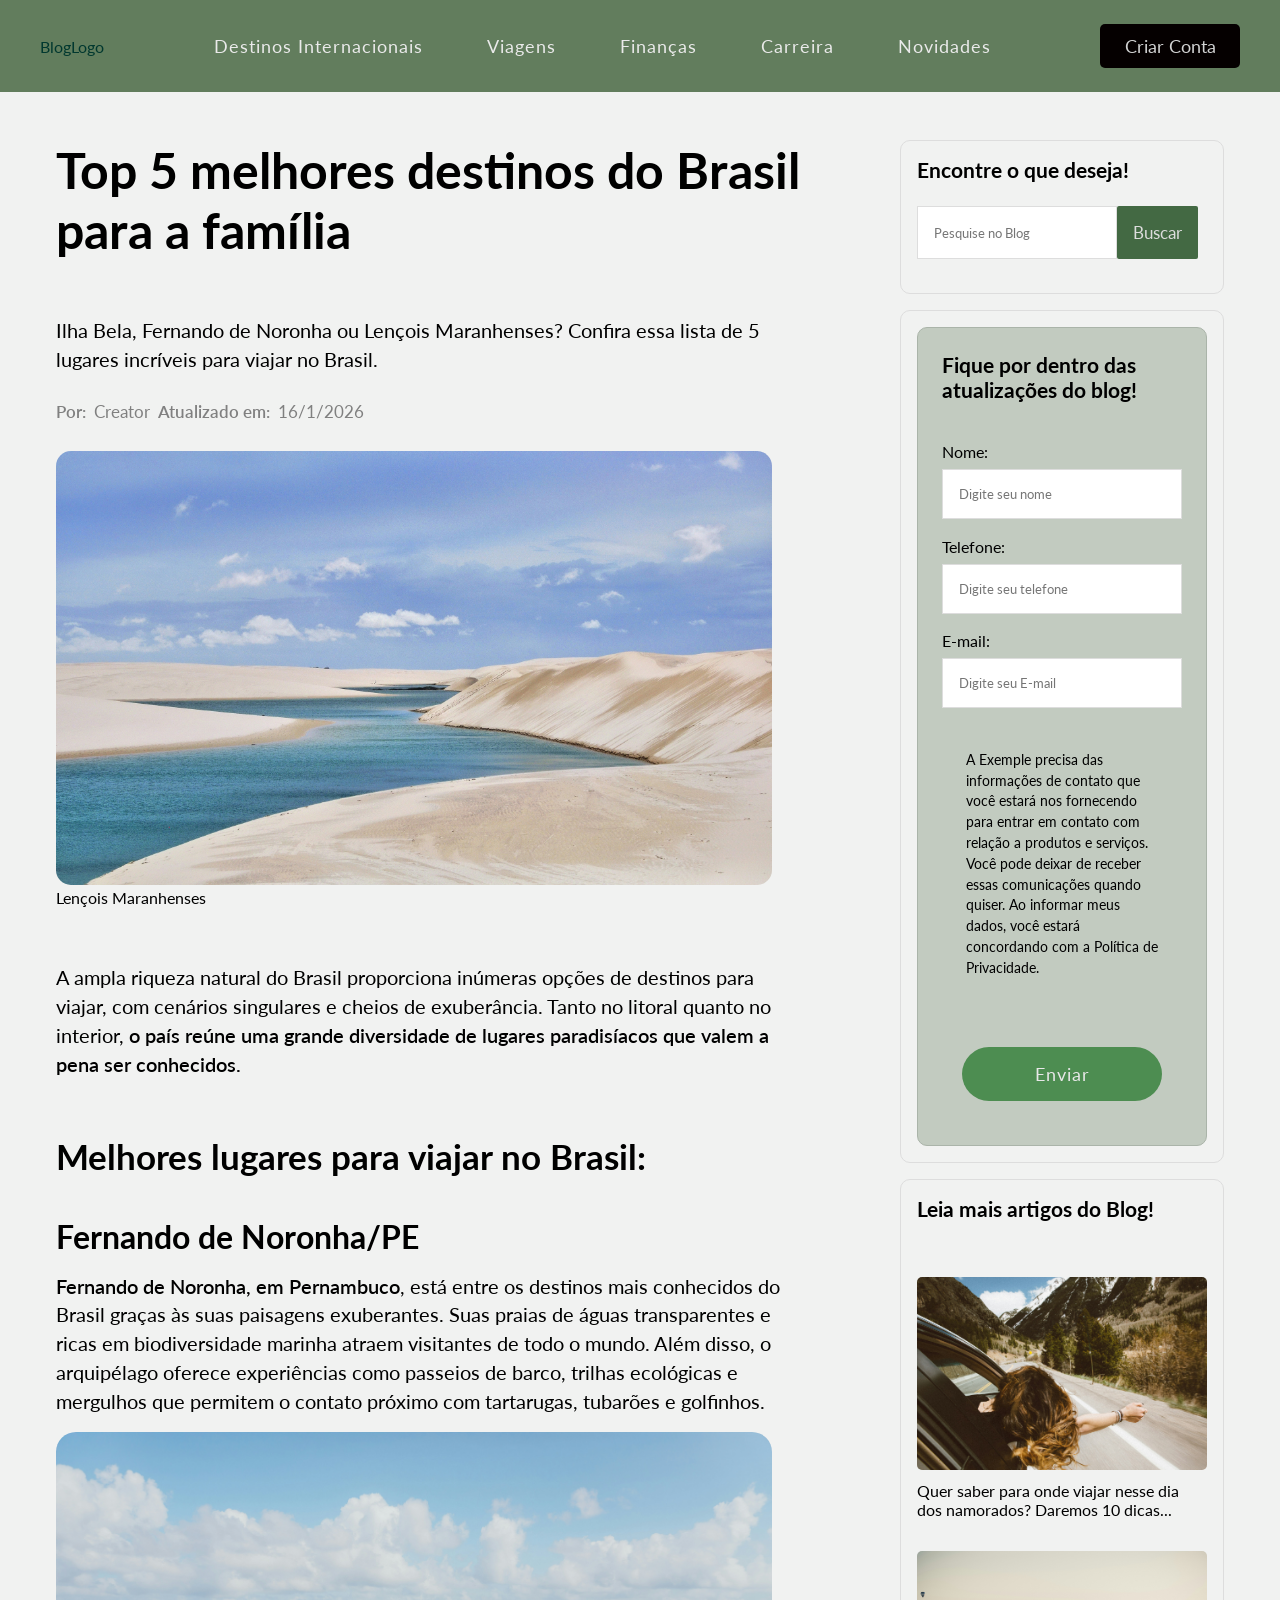
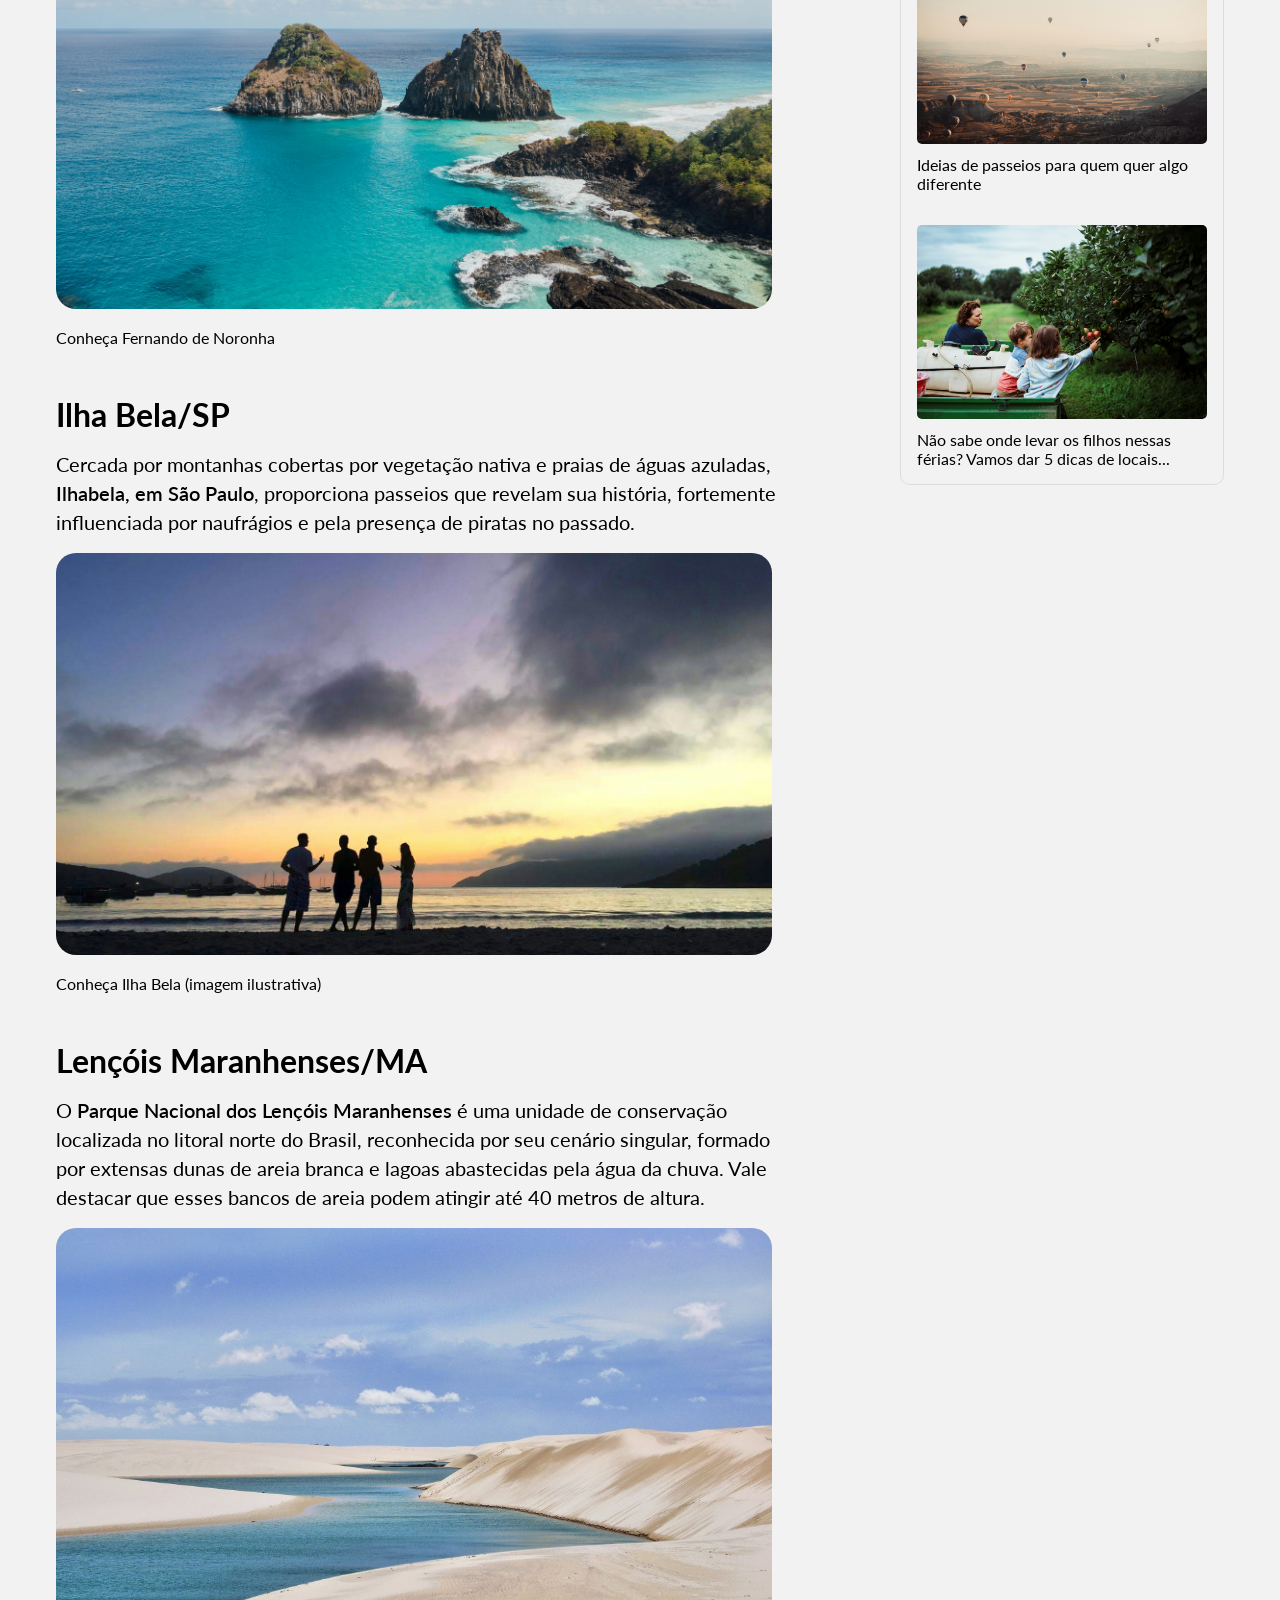
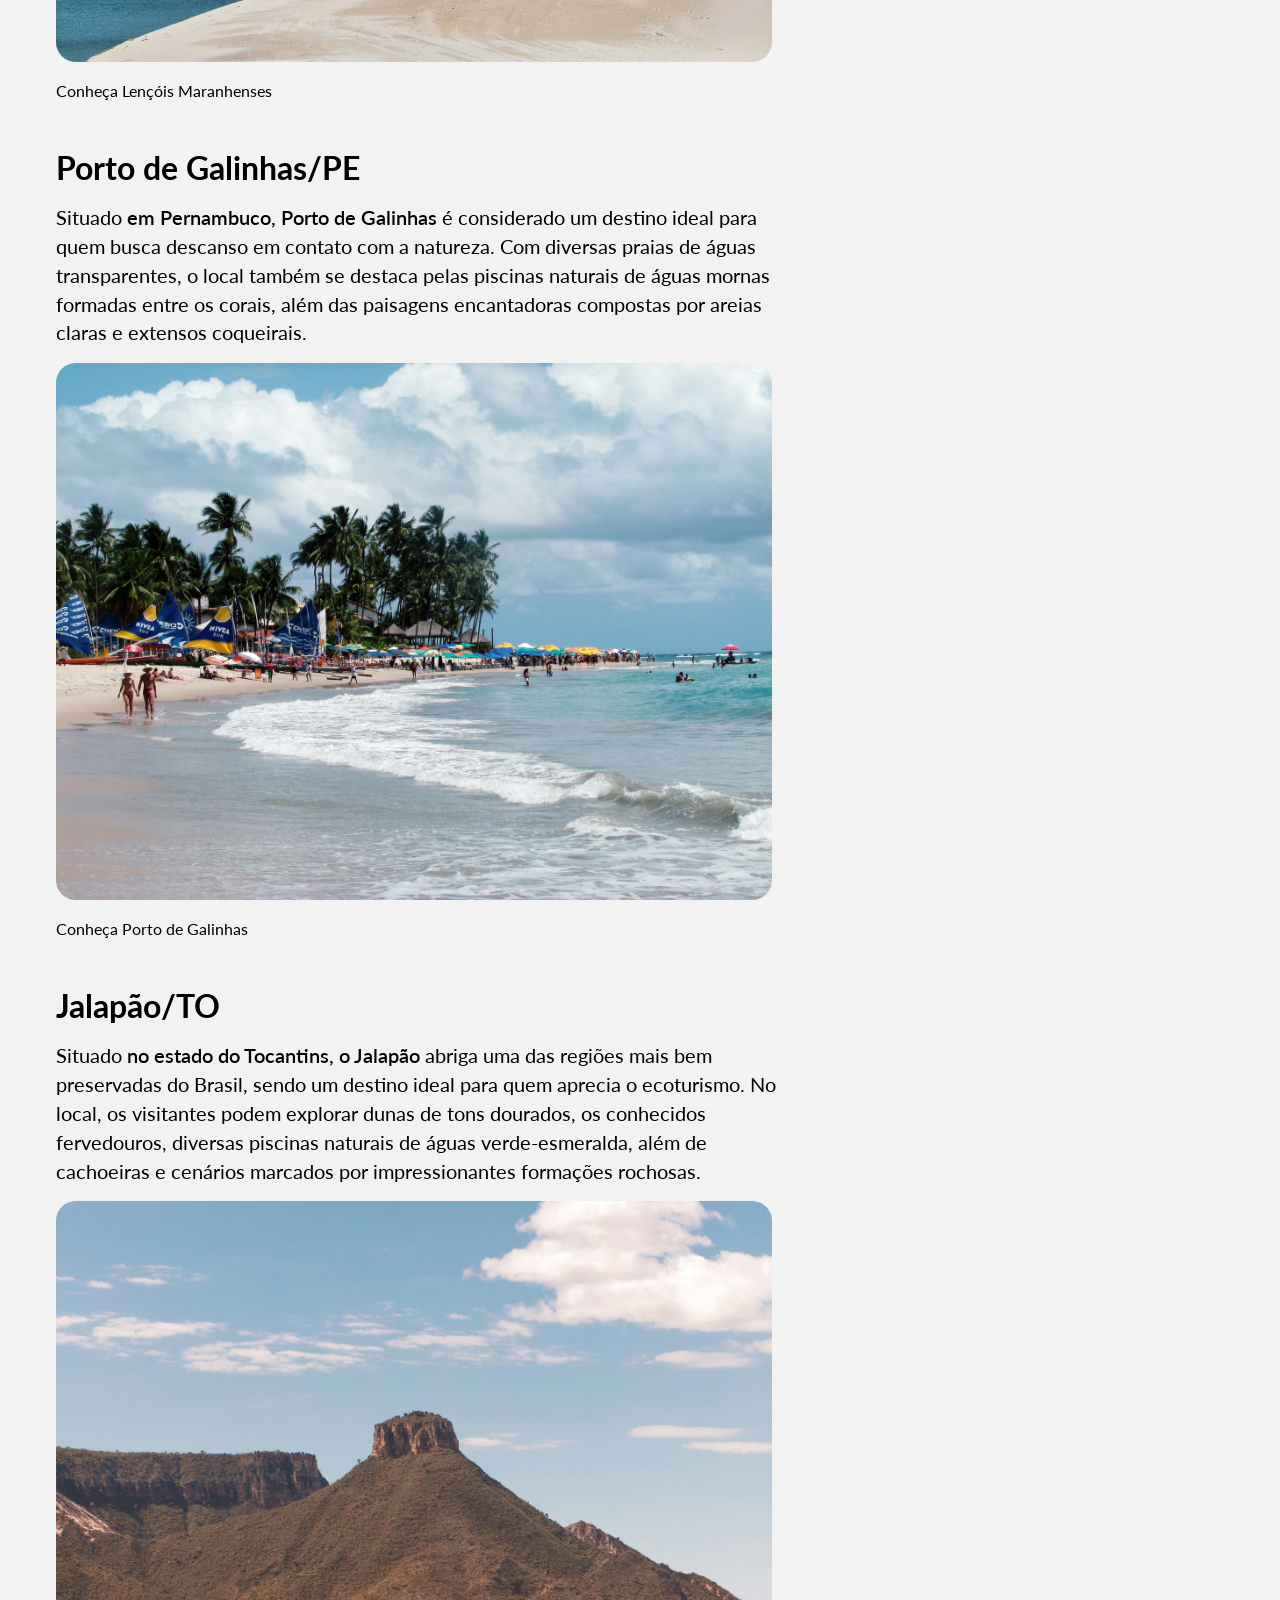
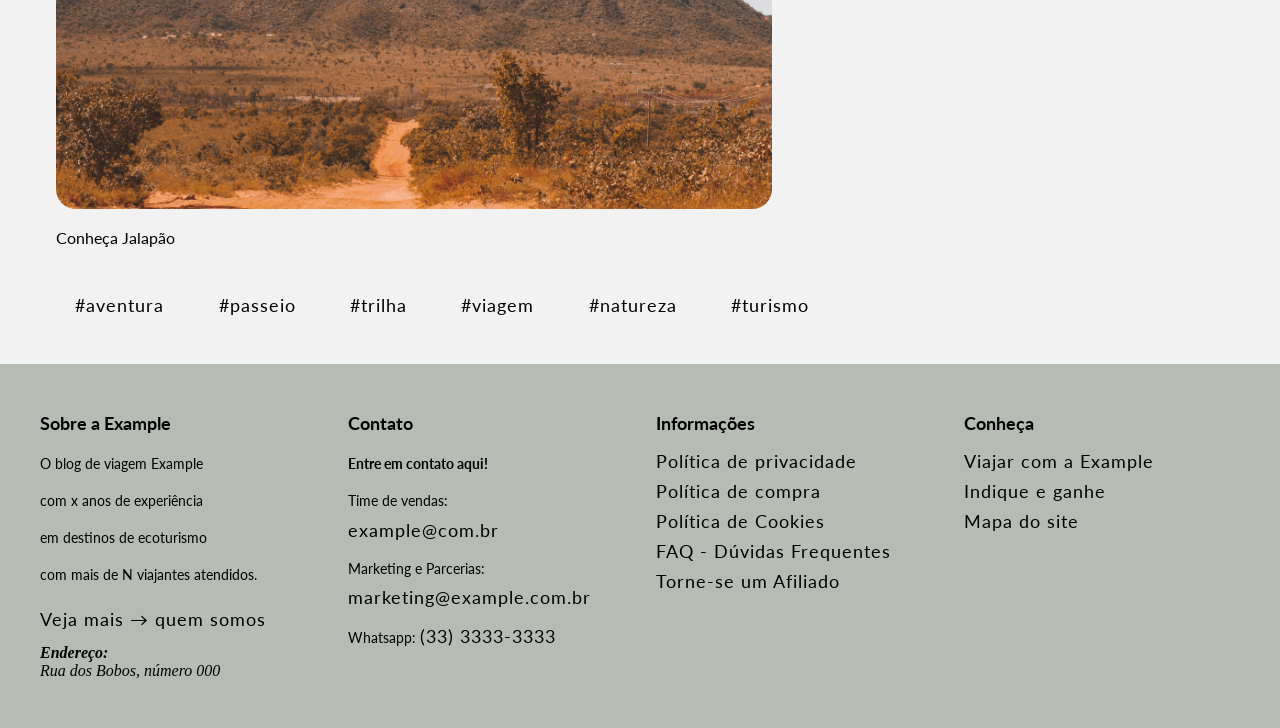
==== commit 5b0d1636: "some changes" ====
--- a/index.html
+++ b/index.html
@@ -203,58 +203,70 @@
         </section>
       </aside>
     </div>
-    <footer>
-      <div class="footer">
-        <div class="footer-container">
-          <div class="about-container">
-            <h3 class="about-company">Sobre a Exemple:</h3>
-            <p class="about-company-desc">
-              O blog de viagem Example <br />com x anos de experiência <br />em
-              destinos de ecoturismo <br />com mais de N de viajantes atendidos.
-            </p>
-            <br />
-            <p>
-              Veja mais aqui ->
-              <a href="#"> <span style="font-weight: 600">quem somos</span></a>
-            </p>
-            <p>
-              <span style="font-weight: 600">Endereço:</span>
-              <br />
-              <a href="#">Rua dos Bobos, numero 000</a>
-            </p>
-          </div>
-          <div class="contact-container-footer">
-            <h3 class="contact-us-footer">Contato</h3>
-            <a href="#"
-              ><span style="font-weight: 600"> Entre em contato aqui!</span></a
-            >
-            <br />
-            <p>Time de vendas:</p>
-            <a href="#">exemple@.com.br</a>
-            <br />
-            <p>Marketing e Parcerias:</p>
-            <a href="#">marketing@example.com.br</a>
-            <p>
-              <span style="font-weight: 600">
-                Whatsapp: <a href="#">(33)3333-3333</a></span
-              >
-            </p>
-          </div>
-          <div class="info-container">
-            <h3 class="info-container-footer">Informações</h3>
-            <a href="#">Política de privacidade</a>
-            <a href="#">Política de compra</a>
-            <a href="#">Política de Cookies</a>
-            <a href="#">FAQ - Dúvidas Frequentes</a>
-            <a href="#">Torne-se um Afiliado Example</a>
-          </div>
-          <div class="know-about-container">
-            <h3 class="info-container-footer">Conheça</h3>
-            <a href="#">Viajar com a Example</a>
-            <a href="#">Indique e ganhe</a>
-            <a href="#">Mapa do site</a>
-          </div>
-        </div>
+    <footer class="footer">
+      <div class="footer-container">
+        <!-- Sobre -->
+        <section class="footer-column">
+          <h3>Sobre a Example</h3>
+          <p>O blog de viagem Example</p>
+          <p>com x anos de experiência</p>
+          <p>em destinos de ecoturismo</p>
+          <p>com mais de N viajantes atendidos.</p>
+
+          <p class="footer-link">
+            <a href="#">Veja mais → quem somos</a>
+          </p>
+
+          <address>
+            <strong>Endereço:</strong><br />
+            Rua dos Bobos, número 000
+          </address>
+        </section>
+
+        <!-- Contato -->
+        <section class="footer-column">
+          <h3>Contato</h3>
+          <p><strong>Entre em contato aqui!</strong></p>
+
+          <p>
+            Time de vendas:<br />
+            <a href="mailto:example@com.br">example@com.br</a>
+          </p>
+
+          <p>
+            Marketing e Parcerias:<br />
+            <a href="mailto:marketing@example.com.br">
+              marketing@example.com.br
+            </a>
+          </p>
+
+          <p>
+            Whatsapp:
+            <a href="tel:+553333333333">(33) 3333-3333</a>
+          </p>
+        </section>
+
+        <!-- Informações -->
+        <nav class="footer-column">
+          <h3>Informações</h3>
+          <ul>
+            <li><a href="#">Política de privacidade</a></li>
+            <li><a href="#">Política de compra</a></li>
+            <li><a href="#">Política de Cookies</a></li>
+            <li><a href="#">FAQ - Dúvidas Frequentes</a></li>
+            <li><a href="#">Torne-se um Afiliado</a></li>
+          </ul>
+        </nav>
+
+        <!-- Conheça -->
+        <nav class="footer-column">
+          <h3>Conheça</h3>
+          <ul>
+            <li><a href="#">Viajar com a Example</a></li>
+            <li><a href="#">Indique e ganhe</a></li>
+            <li><a href="#">Mapa do site</a></li>
+          </ul>
+        </nav>
       </div>
     </footer>
   </body>
